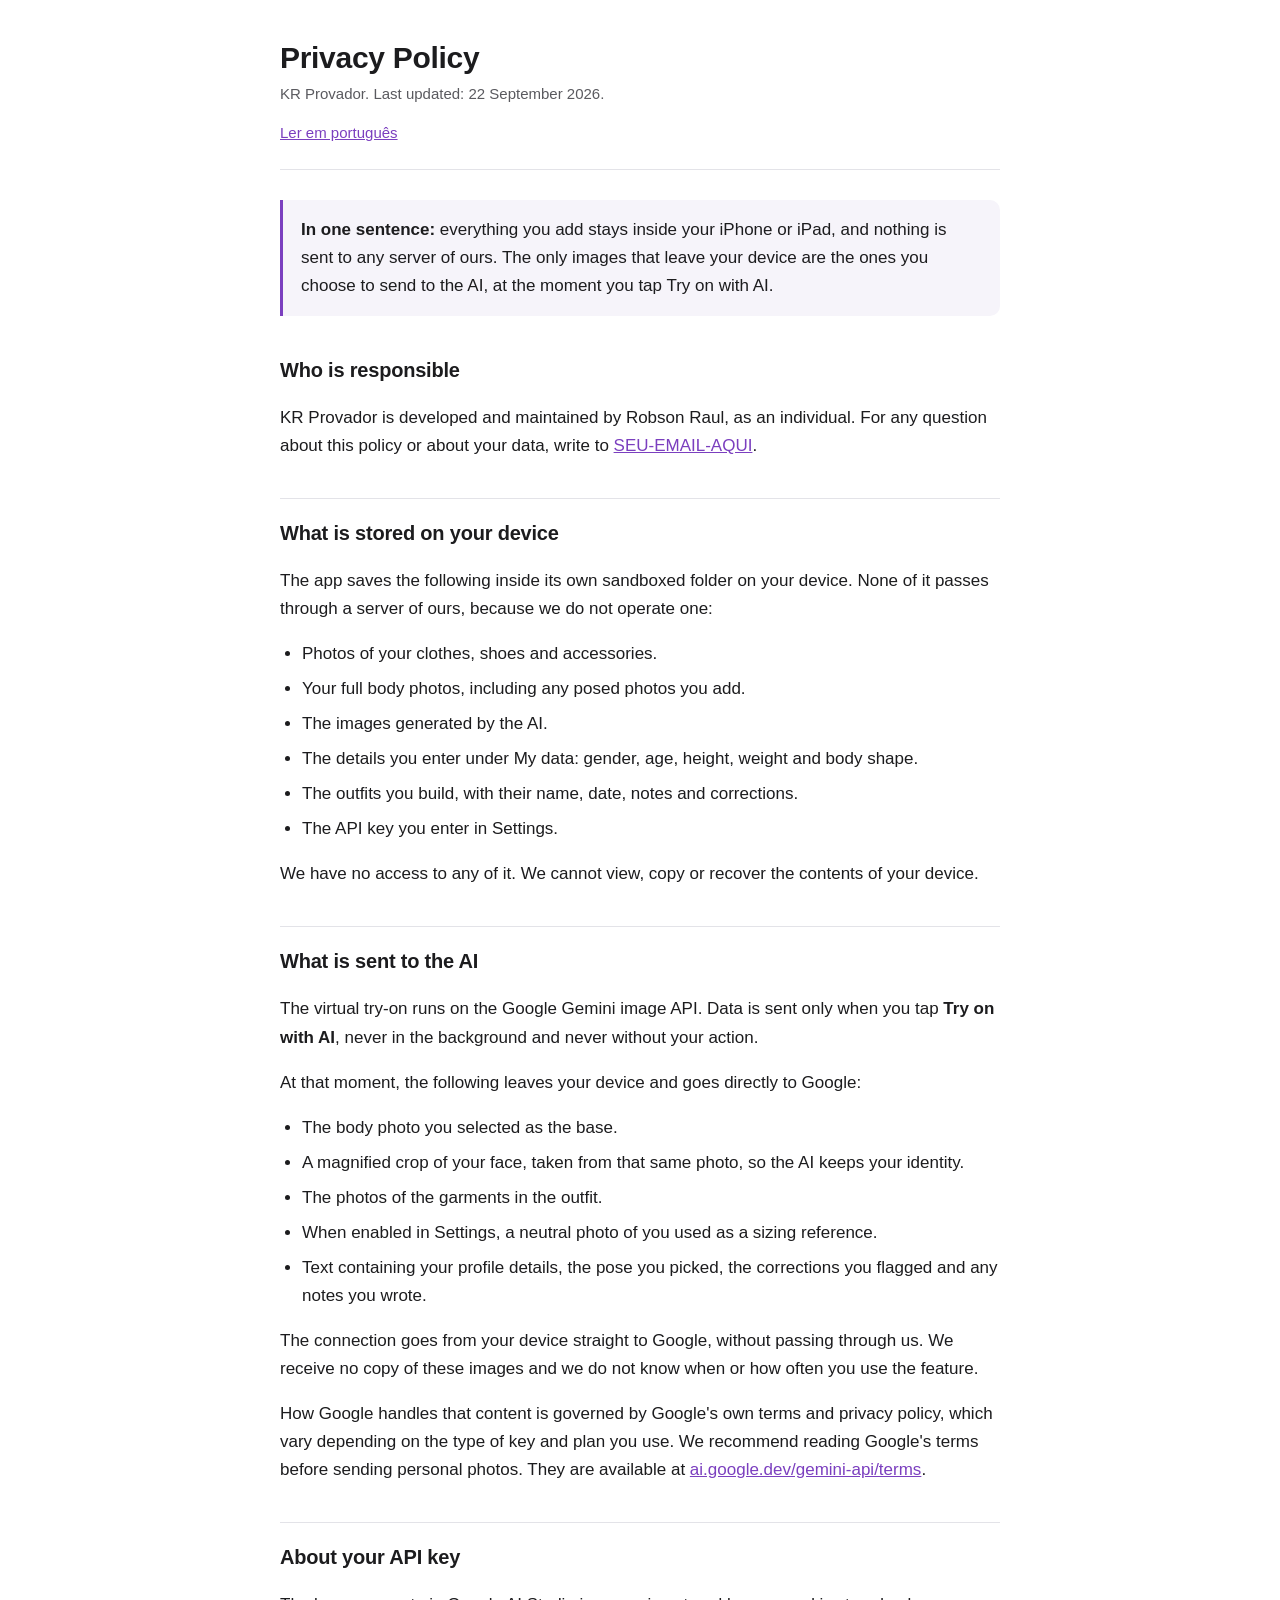
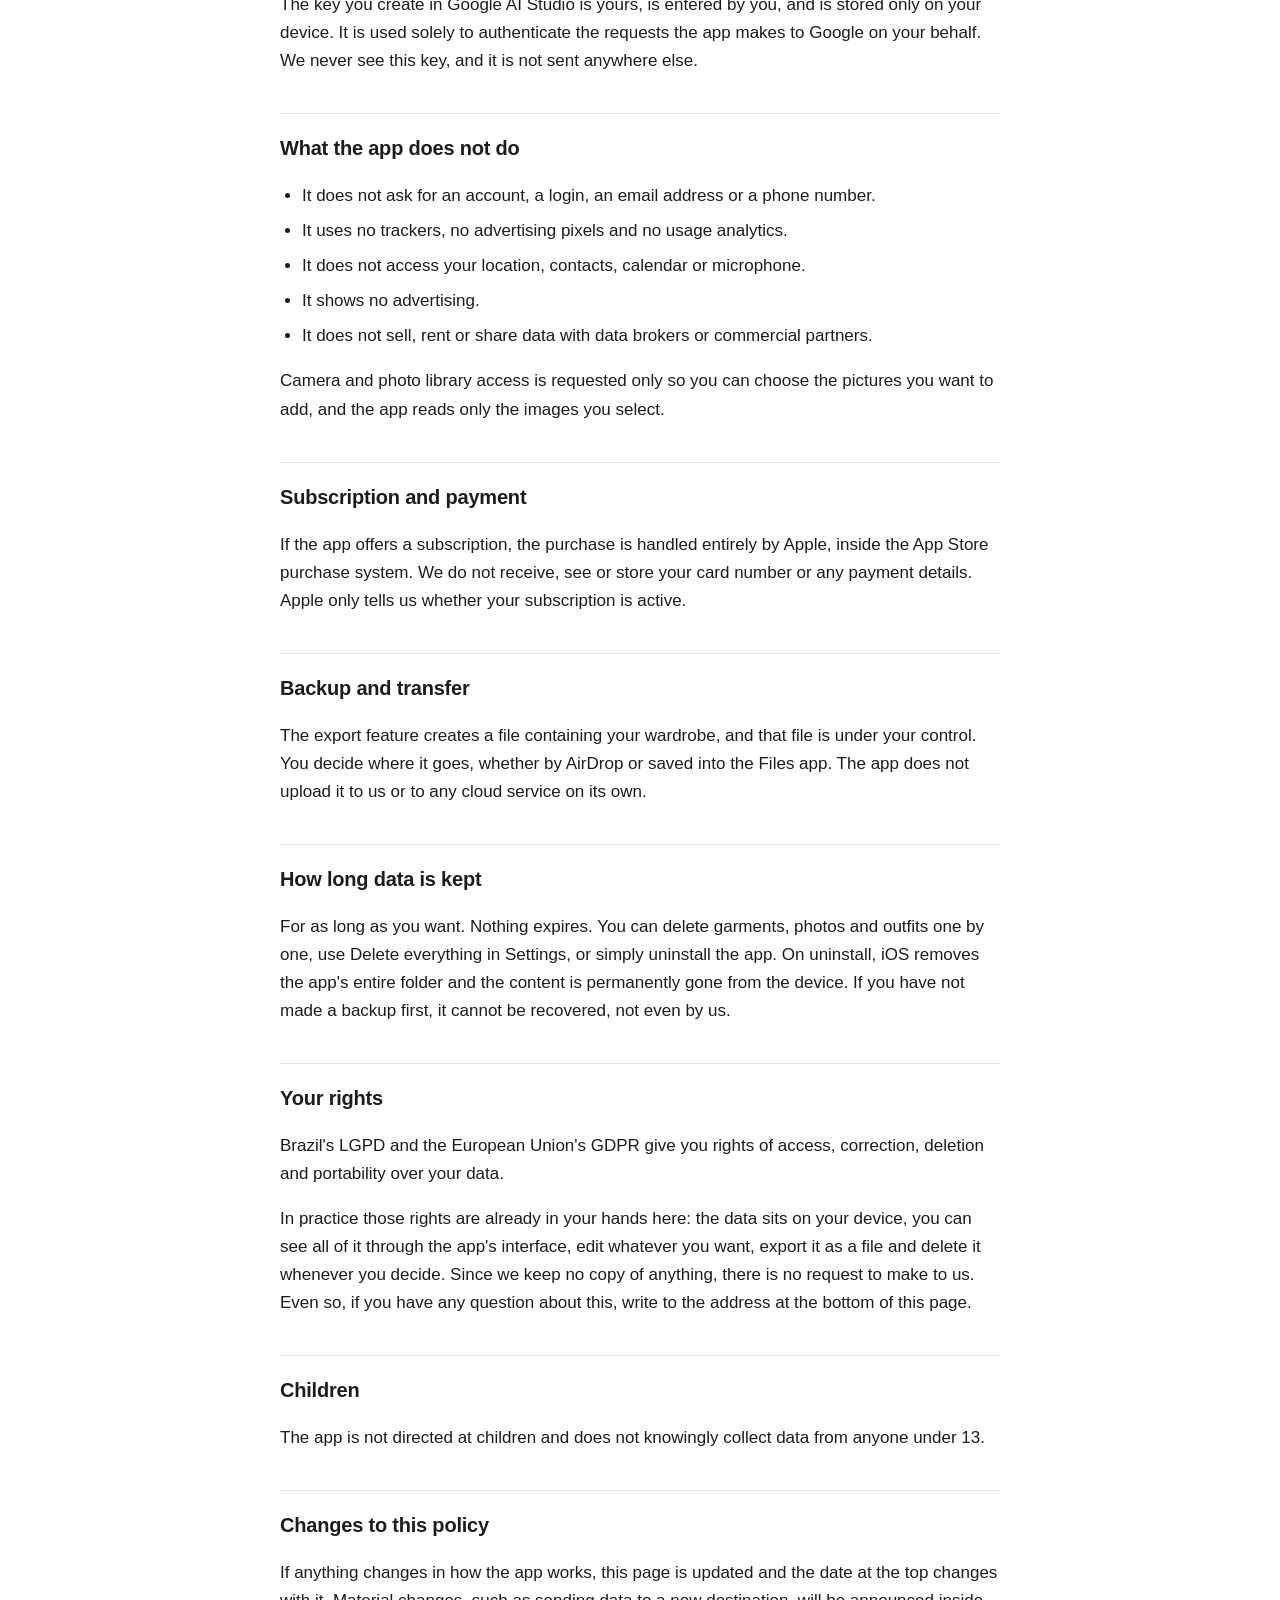
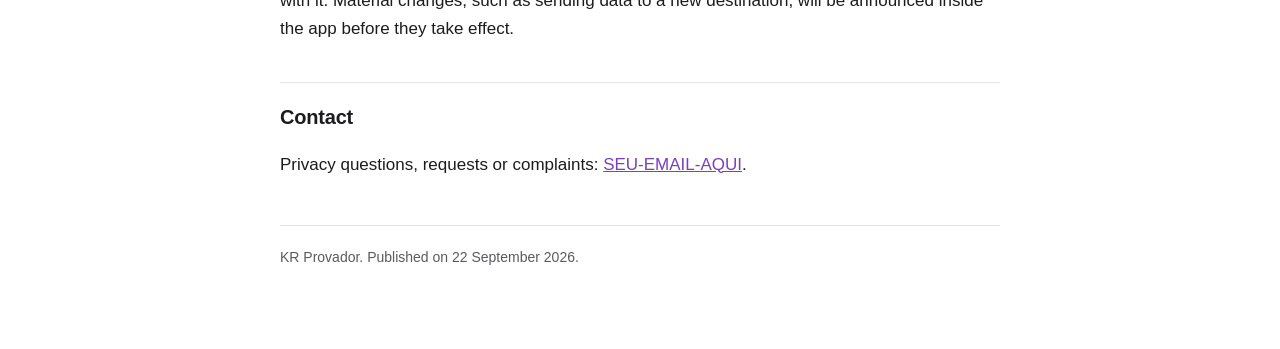
==== en.html @ 0e4008ac "Add files via upload" ====
<!DOCTYPE html>
<html lang="en">
<head>
<meta charset="utf-8">
<meta name="viewport" content="width=device-width, initial-scale=1">
<title>Privacy Policy | KR Provador</title>
<link rel="stylesheet" href="estilo.css">
</head>
<body>
<main>

<header>
  <h1>Privacy Policy</h1>
  <p class="sub">KR Provador. Last updated: 22 September 2026.</p>
  <a class="idioma" href="index.html">Ler em português</a>
</header>

<div class="resumo">
  <p><strong>In one sentence:</strong> everything you add stays inside your iPhone or iPad, and nothing is sent to any server of ours. The only images that leave your device are the ones you choose to send to the AI, at the moment you tap Try on with AI.</p>
</div>

<h2>Who is responsible</h2>
<p>KR Provador is developed and maintained by Robson Raul, as an individual. For any question about this policy or about your data, write to <a href="mailto:SEU-EMAIL-AQUI">SEU-EMAIL-AQUI</a>.</p>

<h2>What is stored on your device</h2>
<p>The app saves the following inside its own sandboxed folder on your device. None of it passes through a server of ours, because we do not operate one:</p>
<ul>
  <li>Photos of your clothes, shoes and accessories.</li>
  <li>Your full body photos, including any posed photos you add.</li>
  <li>The images generated by the AI.</li>
  <li>The details you enter under My data: gender, age, height, weight and body shape.</li>
  <li>The outfits you build, with their name, date, notes and corrections.</li>
  <li>The API key you enter in Settings.</li>
</ul>
<p>We have no access to any of it. We cannot view, copy or recover the contents of your device.</p>

<h2>What is sent to the AI</h2>
<p>The virtual try-on runs on the Google Gemini image API. Data is sent only when you tap <strong>Try on with AI</strong>, never in the background and never without your action.</p>
<p>At that moment, the following leaves your device and goes directly to Google:</p>
<ul>
  <li>The body photo you selected as the base.</li>
  <li>A magnified crop of your face, taken from that same photo, so the AI keeps your identity.</li>
  <li>The photos of the garments in the outfit.</li>
  <li>When enabled in Settings, a neutral photo of you used as a sizing reference.</li>
  <li>Text containing your profile details, the pose you picked, the corrections you flagged and any notes you wrote.</li>
</ul>
<p>The connection goes from your device straight to Google, without passing through us. We receive no copy of these images and we do not know when or how often you use the feature.</p>
<p>How Google handles that content is governed by Google's own terms and privacy policy, which vary depending on the type of key and plan you use. We recommend reading Google's terms before sending personal photos. They are available at <a href="https://ai.google.dev/gemini-api/terms" target="_blank" rel="noopener">ai.google.dev/gemini-api/terms</a>.</p>

<h2>About your API key</h2>
<p>The key you create in Google AI Studio is yours, is entered by you, and is stored only on your device. It is used solely to authenticate the requests the app makes to Google on your behalf. We never see this key, and it is not sent anywhere else.</p>

<h2>What the app does not do</h2>
<ul>
  <li>It does not ask for an account, a login, an email address or a phone number.</li>
  <li>It uses no trackers, no advertising pixels and no usage analytics.</li>
  <li>It does not access your location, contacts, calendar or microphone.</li>
  <li>It shows no advertising.</li>
  <li>It does not sell, rent or share data with data brokers or commercial partners.</li>
</ul>
<p>Camera and photo library access is requested only so you can choose the pictures you want to add, and the app reads only the images you select.</p>

<h2>Subscription and payment</h2>
<p>If the app offers a subscription, the purchase is handled entirely by Apple, inside the App Store purchase system. We do not receive, see or store your card number or any payment details. Apple only tells us whether your subscription is active.</p>

<h2>Backup and transfer</h2>
<p>The export feature creates a file containing your wardrobe, and that file is under your control. You decide where it goes, whether by AirDrop or saved into the Files app. The app does not upload it to us or to any cloud service on its own.</p>

<h2>How long data is kept</h2>
<p>For as long as you want. Nothing expires. You can delete garments, photos and outfits one by one, use Delete everything in Settings, or simply uninstall the app. On uninstall, iOS removes the app's entire folder and the content is permanently gone from the device. If you have not made a backup first, it cannot be recovered, not even by us.</p>

<h2>Your rights</h2>
<p>Brazil's LGPD and the European Union's GDPR give you rights of access, correction, deletion and portability over your data.</p>
<p>In practice those rights are already in your hands here: the data sits on your device, you can see all of it through the app's interface, edit whatever you want, export it as a file and delete it whenever you decide. Since we keep no copy of anything, there is no request to make to us. Even so, if you have any question about this, write to the address at the bottom of this page.</p>

<h2>Children</h2>
<p>The app is not directed at children and does not knowingly collect data from anyone under 13.</p>

<h2>Changes to this policy</h2>
<p>If anything changes in how the app works, this page is updated and the date at the top changes with it. Material changes, such as sending data to a new destination, will be announced inside the app before they take effect.</p>

<h2>Contact</h2>
<p>Privacy questions, requests or complaints: <a href="mailto:SEU-EMAIL-AQUI">SEU-EMAIL-AQUI</a>.</p>

<footer>
  KR Provador. Published on 22 September 2026.
</footer>

</main>
</body>
</html>
---- estilo.css ----
:root {
  --tinta: #1c1c1e;
  --suave: #5a5a5f;
  --linha: #e3e3e8;
  --destaque: #7b3fbf;
  --fundo: #ffffff;
  --caixa: #f6f4fa;
}
@media (prefers-color-scheme: dark) {
  :root {
    --tinta: #f2f2f5;
    --suave: #a8a8b0;
    --linha: #35353c;
    --destaque: #b18cf0;
    --fundo: #141418;
    --caixa: #1e1e25;
  }
}
* { box-sizing: border-box; }
body {
  margin: 0;
  padding: 40px 20px 80px;
  background: var(--fundo);
  color: var(--tinta);
  font: 17px/1.65 -apple-system, BlinkMacSystemFont, "Segoe UI", Roboto, Helvetica, Arial, sans-serif;
}
main { max-width: 720px; margin: 0 auto; }
header { border-bottom: 1px solid var(--linha); padding-bottom: 22px; margin-bottom: 30px; }
h1 { font-size: 30px; line-height: 1.2; margin: 0 0 6px; letter-spacing: -0.01em; }
h2 {
  font-size: 20px; margin: 38px 0 10px; letter-spacing: -0.01em;
  padding-top: 18px; border-top: 1px solid var(--linha);
}
h2:first-of-type { border-top: 0; padding-top: 0; }
p, li { color: var(--tinta); }
.sub { color: var(--suave); font-size: 15px; margin: 0; }
.resumo {
  background: var(--caixa); border-left: 3px solid var(--destaque);
  padding: 16px 18px; border-radius: 0 10px 10px 0; margin: 26px 0;
}
.resumo p { margin: 0; }
ul { padding-left: 22px; }
li { margin-bottom: 7px; }
a { color: var(--destaque); }
.idioma { display: inline-block; margin-top: 14px; font-size: 15px; }
footer {
  margin-top: 46px; padding-top: 20px; border-top: 1px solid var(--linha);
  color: var(--suave); font-size: 14px;
}
code {
  background: var(--caixa); padding: 2px 6px; border-radius: 5px;
  font-size: 15px; font-family: ui-monospace, SFMono-Regular, Menlo, monospace;
}
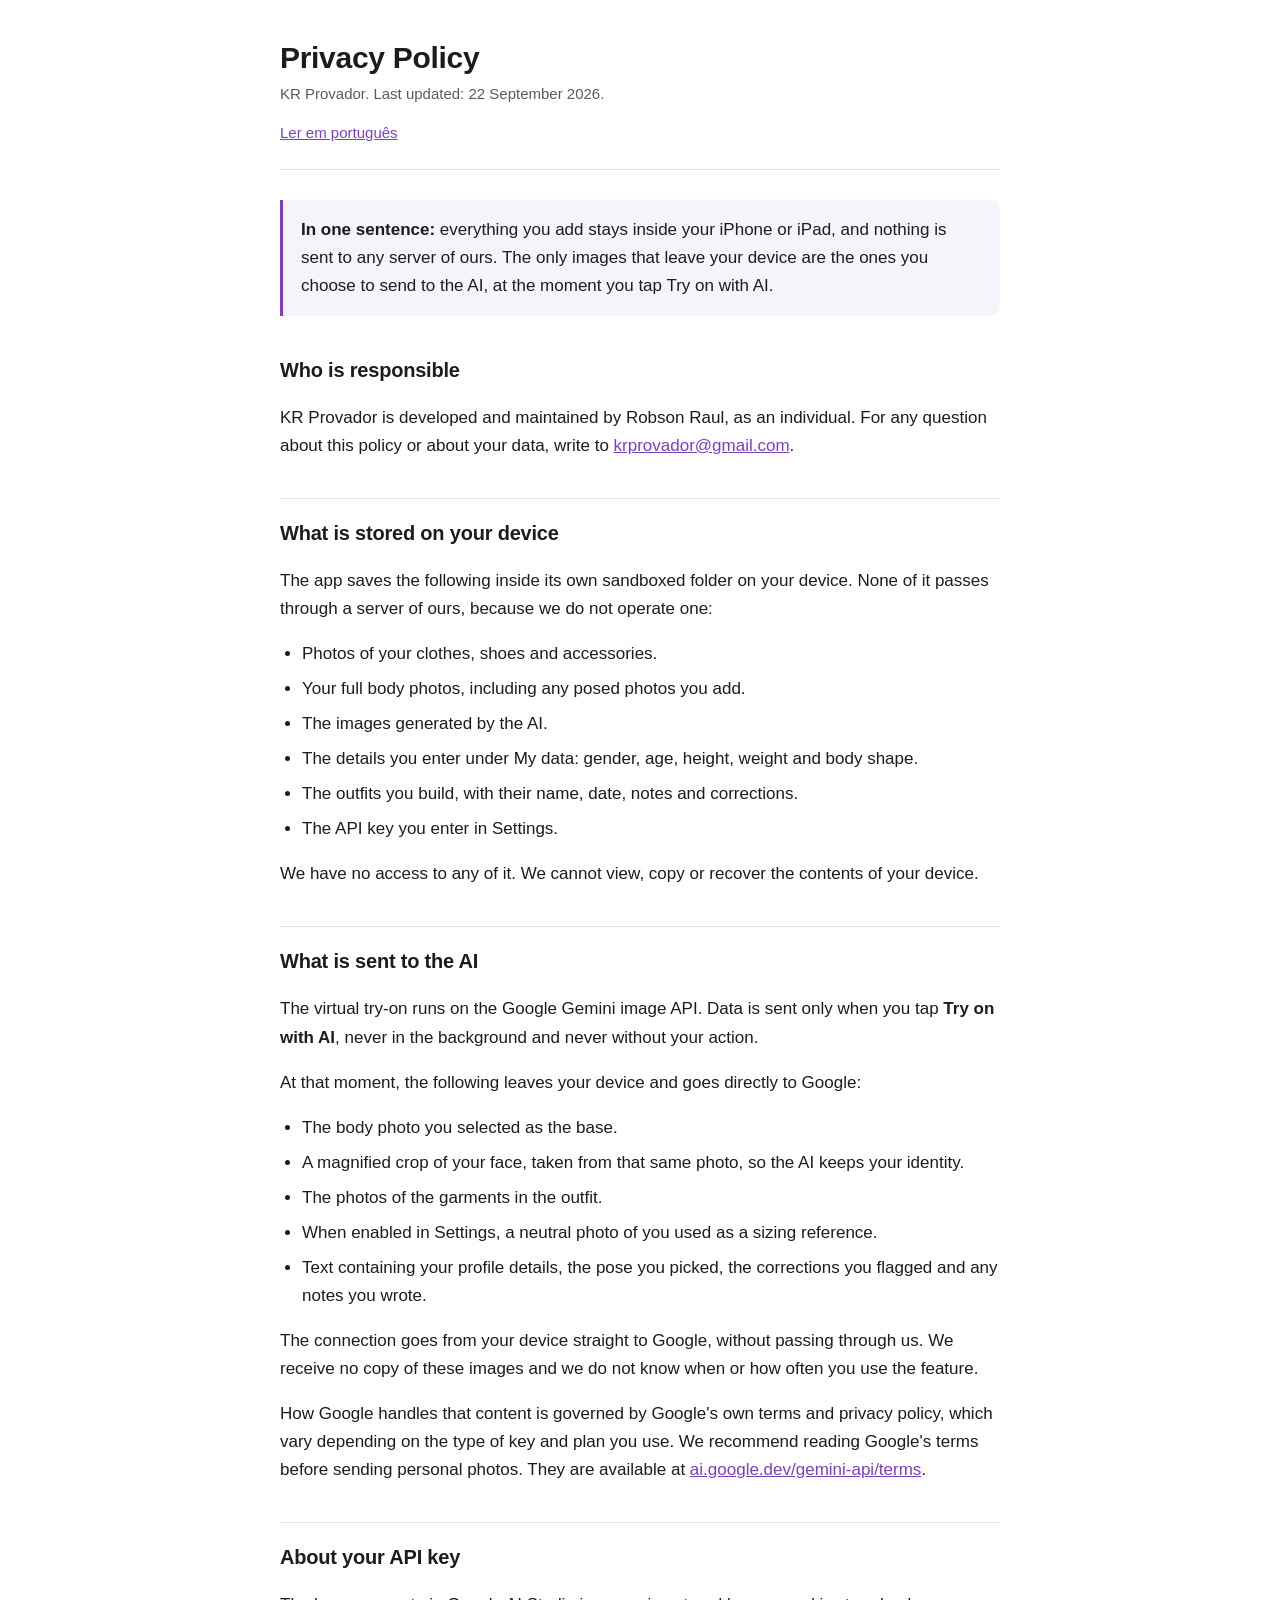
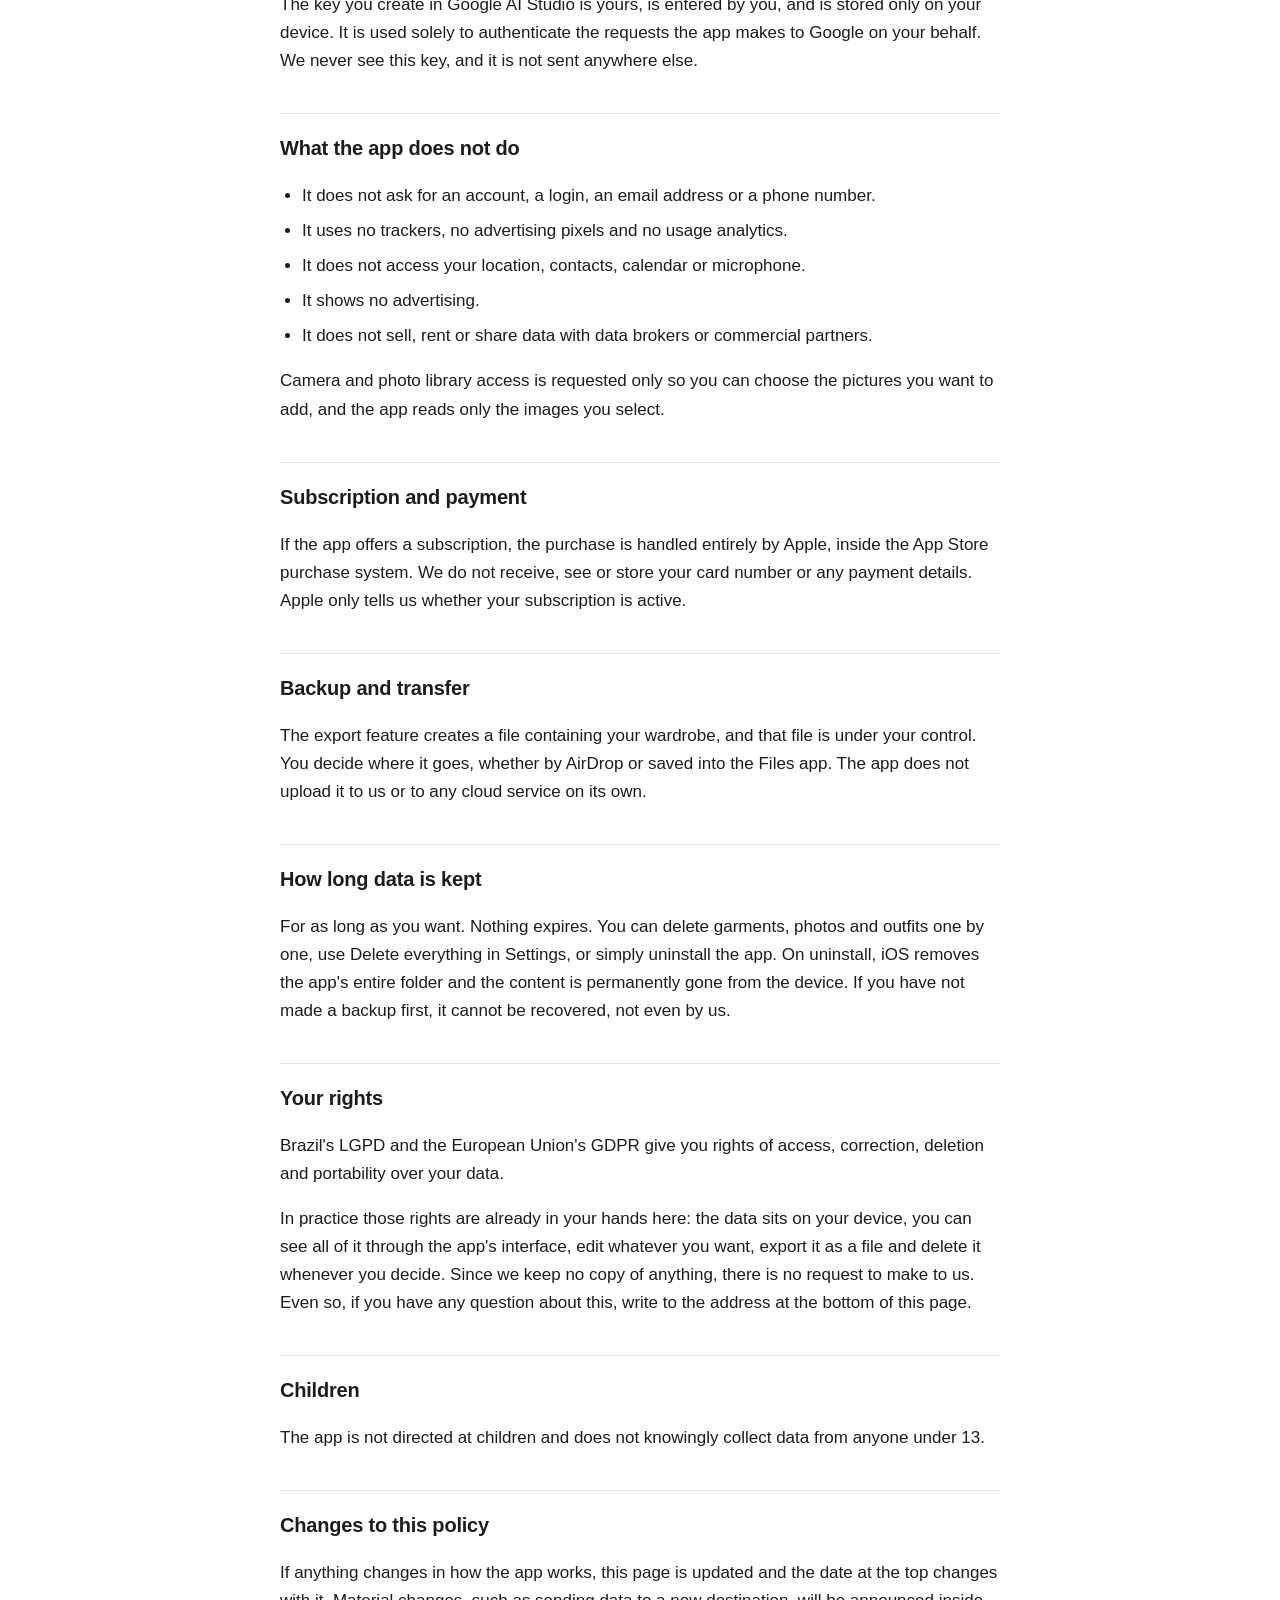
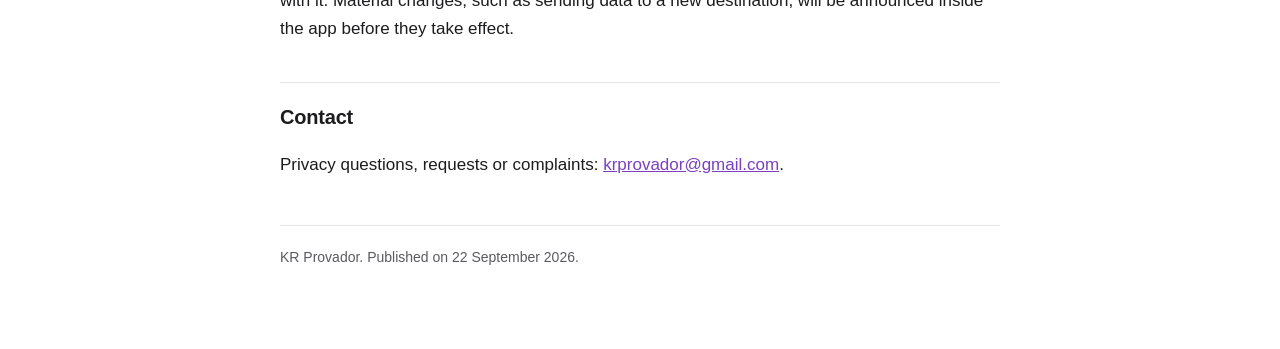
==== commit 375ac389: "Update en.html" ====
--- a/en.html
+++ b/en.html
@@ -20,7 +20,7 @@
 </div>
 
 <h2>Who is responsible</h2>
-<p>KR Provador is developed and maintained by Robson Raul, as an individual. For any question about this policy or about your data, write to <a href="mailto:SEU-EMAIL-AQUI">SEU-EMAIL-AQUI</a>.</p>
+<p>KR Provador is developed and maintained by Robson Raul, as an individual. For any question about this policy or about your data, write to <a href="mailto:krprovador@gmail.com">krprovador@gmail.com</a>.</p>
 
 <h2>What is stored on your device</h2>
 <p>The app saves the following inside its own sandboxed folder on your device. None of it passes through a server of ours, because we do not operate one:</p>
@@ -80,7 +80,7 @@
 <p>If anything changes in how the app works, this page is updated and the date at the top changes with it. Material changes, such as sending data to a new destination, will be announced inside the app before they take effect.</p>
 
 <h2>Contact</h2>
-<p>Privacy questions, requests or complaints: <a href="mailto:SEU-EMAIL-AQUI">SEU-EMAIL-AQUI</a>.</p>
+<p>Privacy questions, requests or complaints: <a href="mailto:krprovador@gmail.com">krprovador@gmail.com</a>.</p>
 
 <footer>
   KR Provador. Published on 22 September 2026.
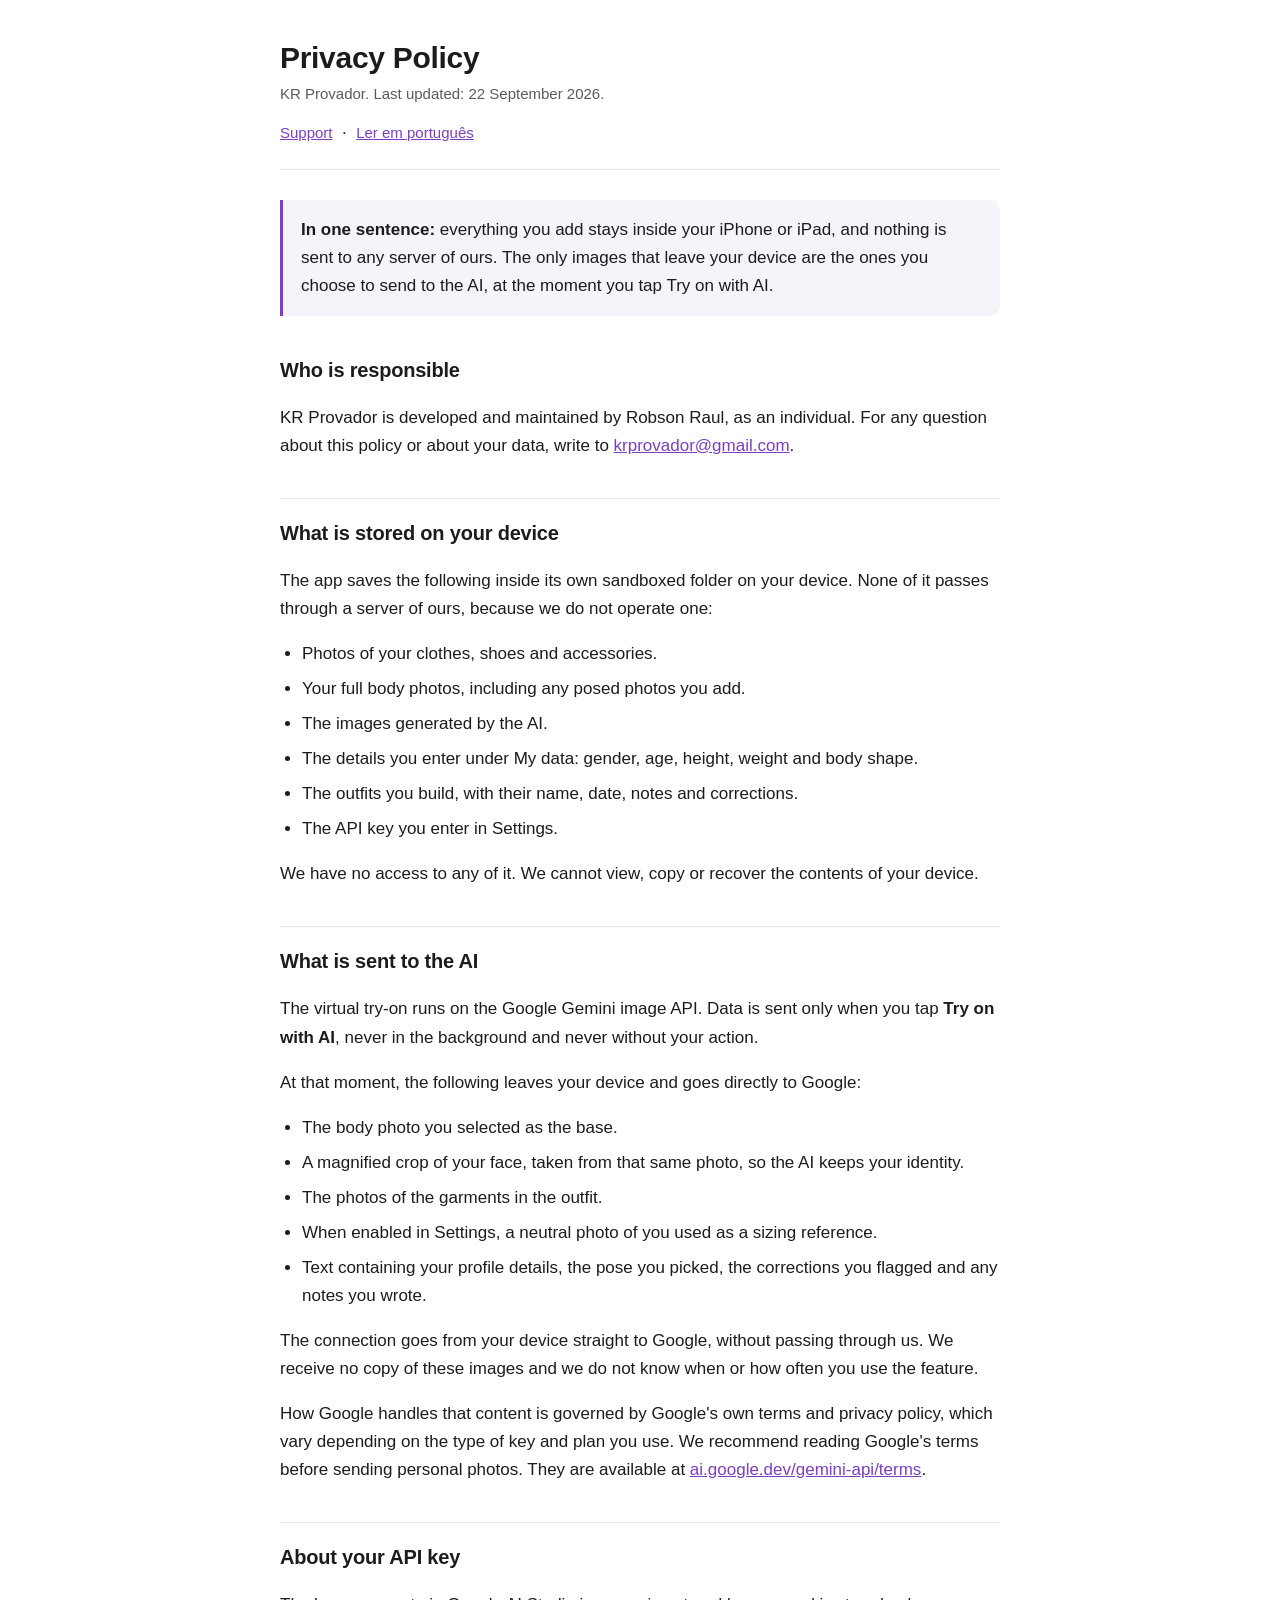
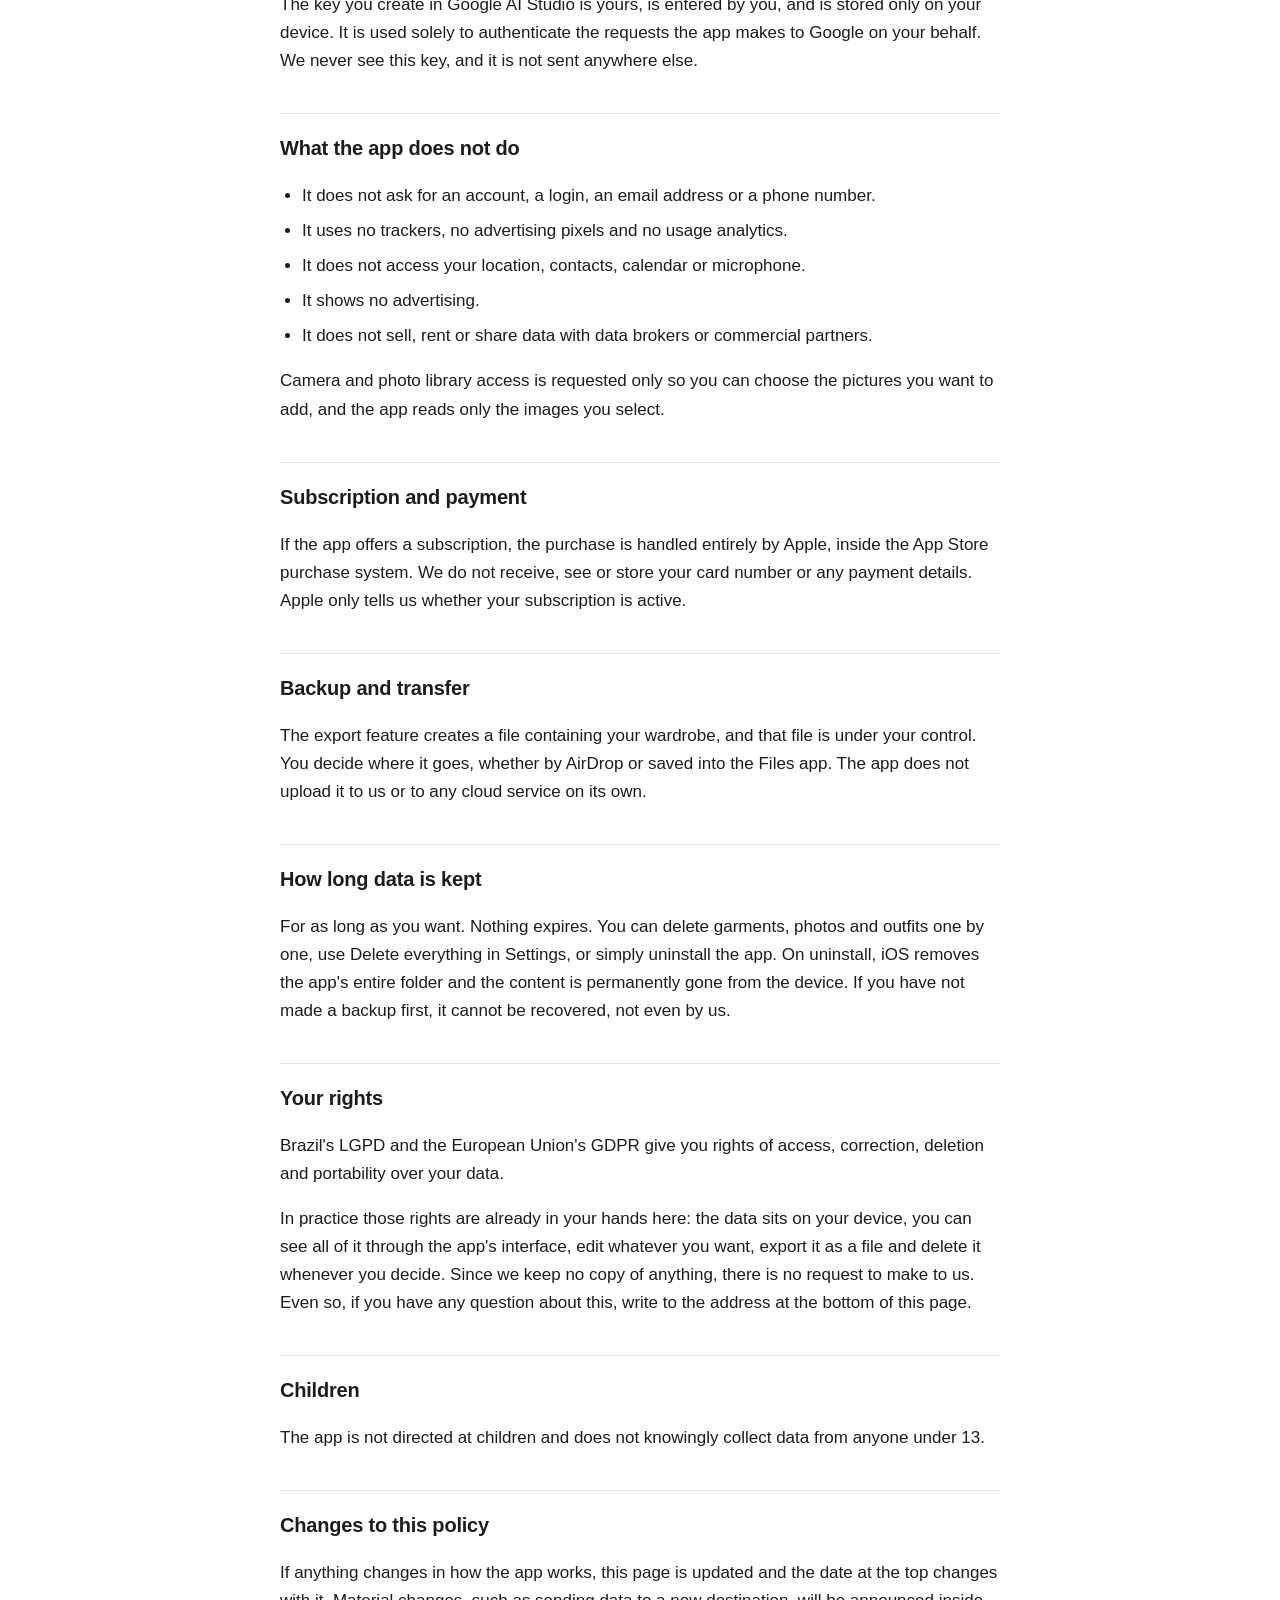
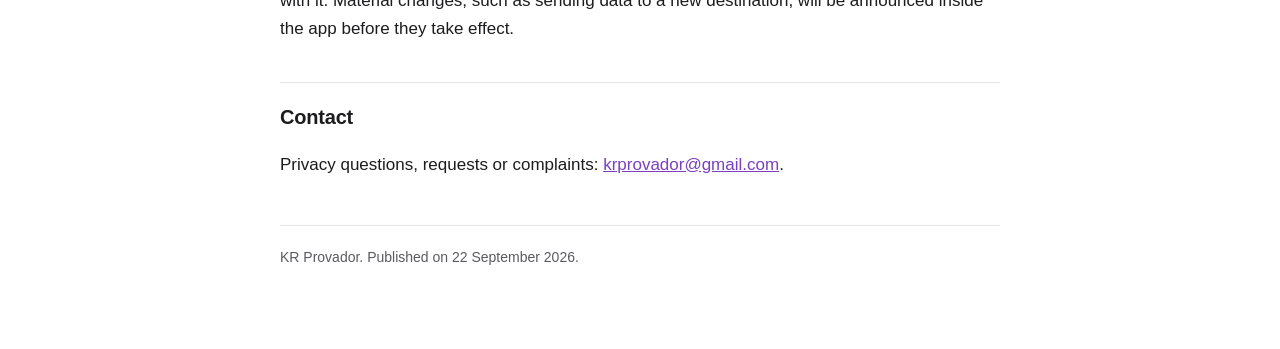
==== commit 7df8ba35: "Pagina de suporte (PT e EN) e link no topo da politica" ====
--- a/en.html
+++ b/en.html
@@ -12,6 +12,7 @@
 <header>
   <h1>Privacy Policy</h1>
   <p class="sub">KR Provador. Last updated: 22 September 2026.</p>
+  <a class="idioma" href="support.html">Support</a> &nbsp;·&nbsp;
   <a class="idioma" href="index.html">Ler em português</a>
 </header>
 
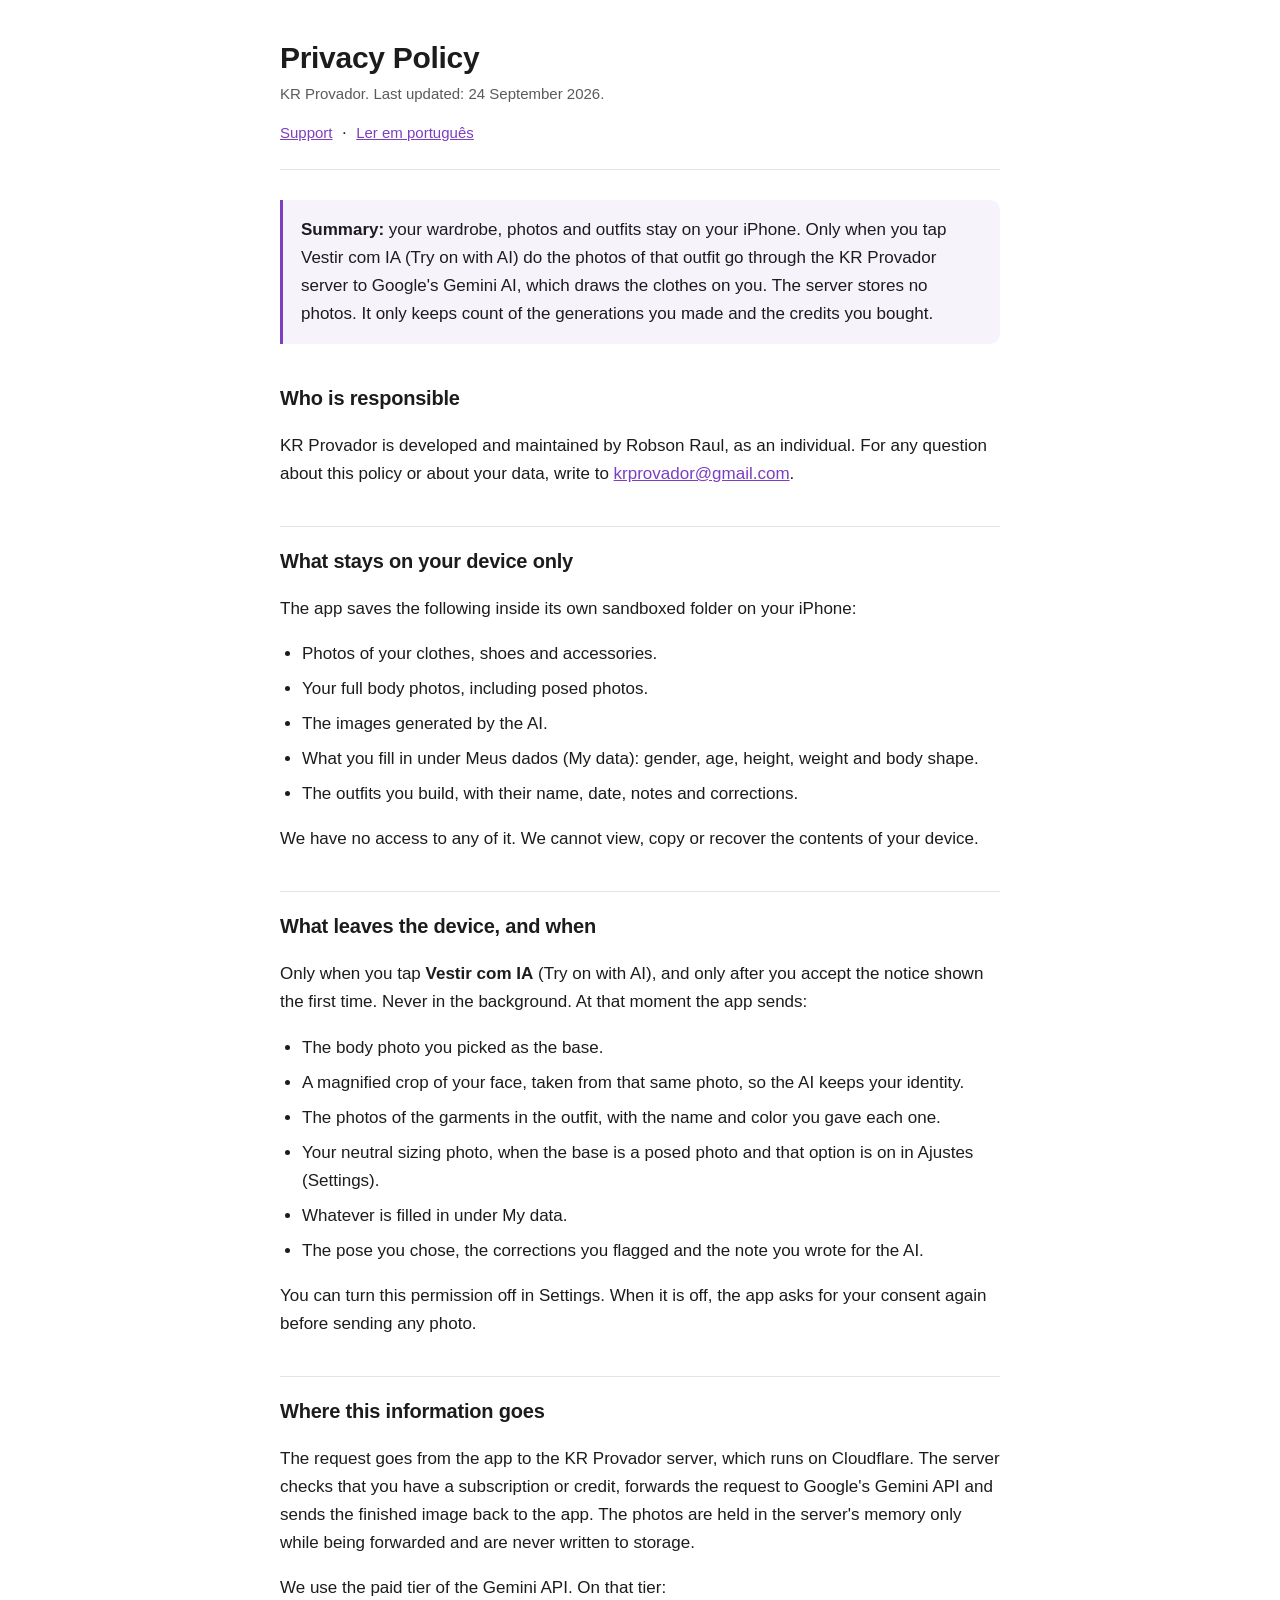
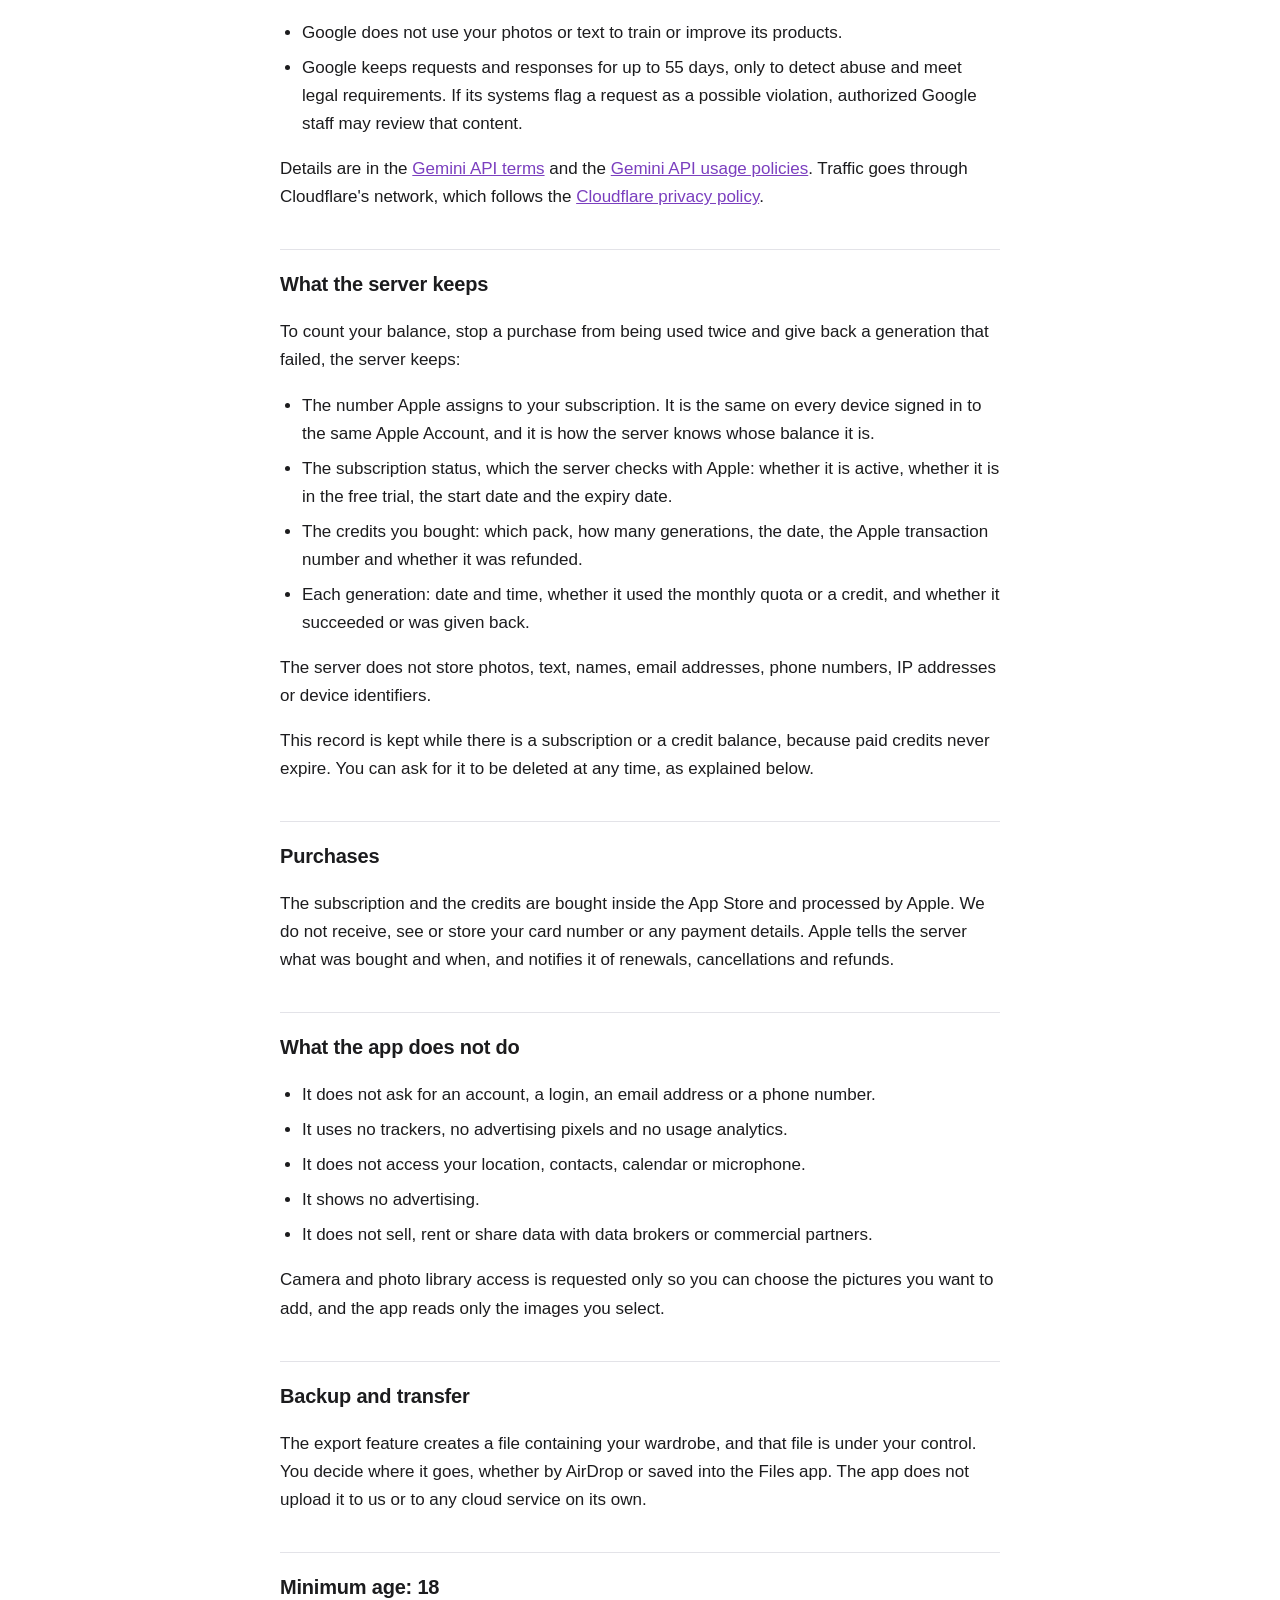
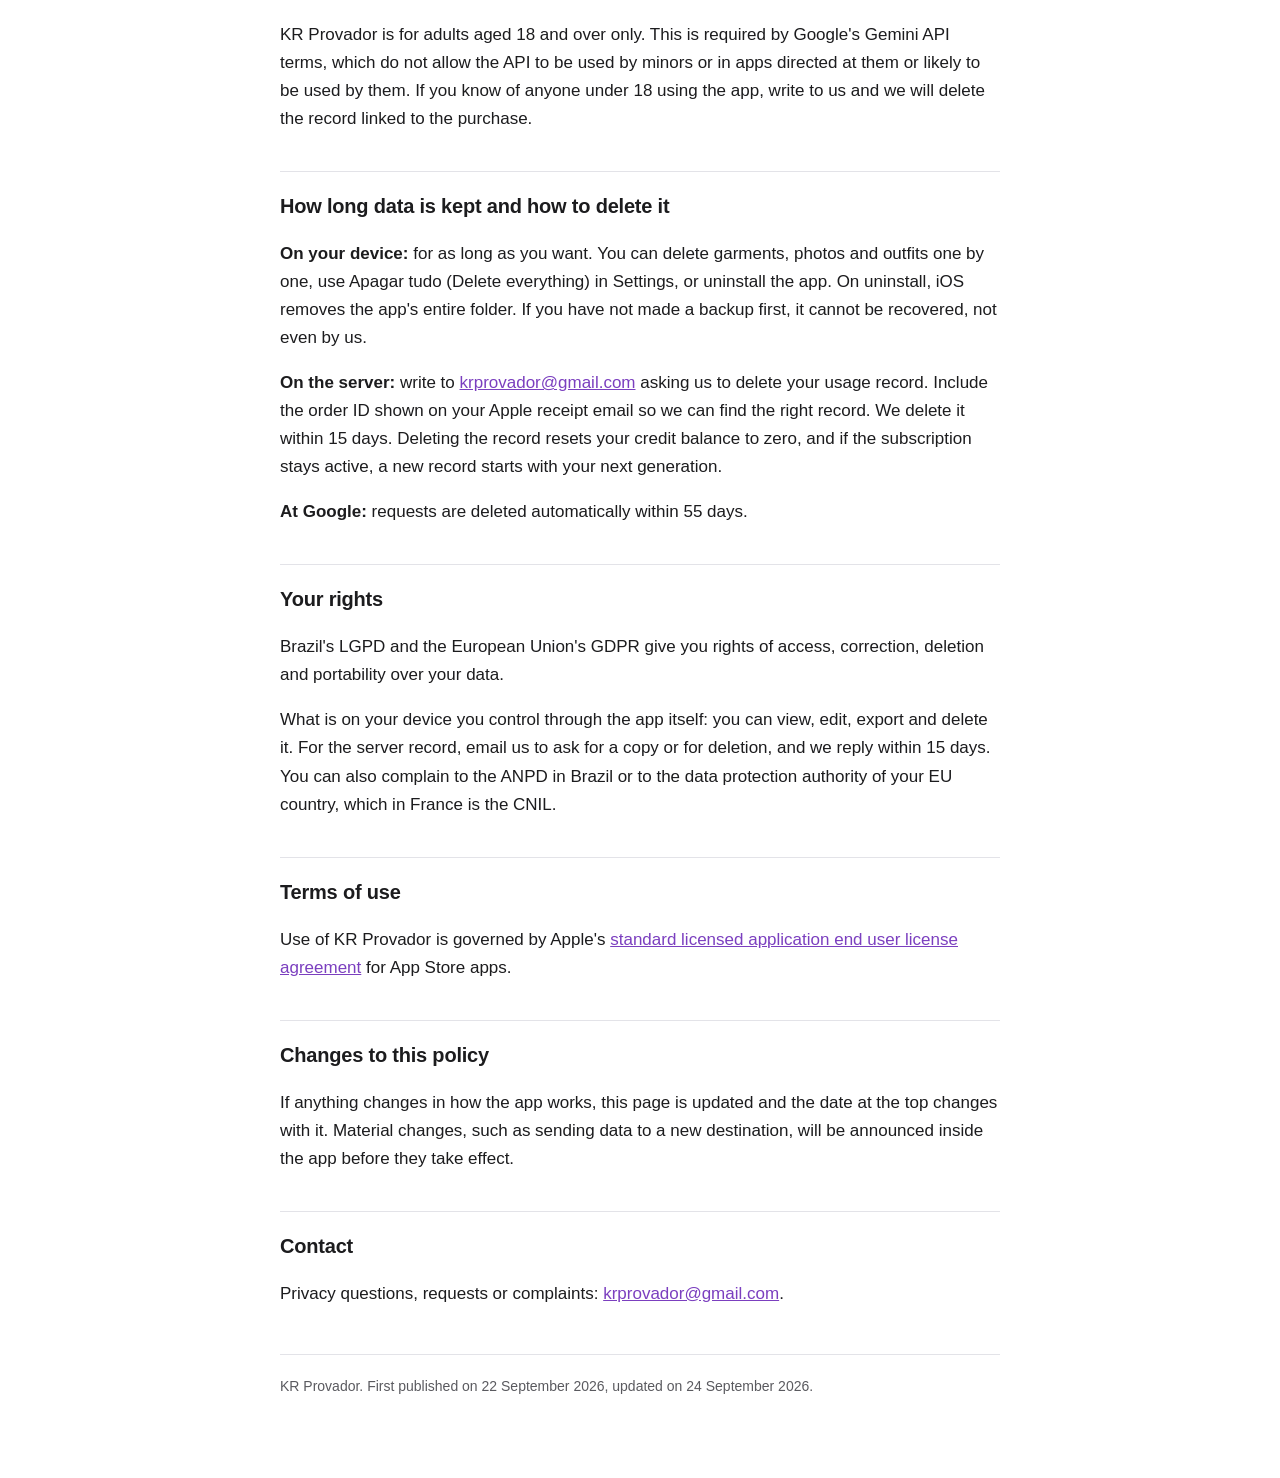
==== commit f07034c7: "Politica e suporte: servidor proprio, assinatura com creditos, sem chave do Google Co-Authored-By: C" ====
--- a/en.html
+++ b/en.html
@@ -11,45 +11,63 @@
 
 <header>
   <h1>Privacy Policy</h1>
-  <p class="sub">KR Provador. Last updated: 22 September 2026.</p>
+  <p class="sub">KR Provador. Last updated: 24 September 2026.</p>
   <a class="idioma" href="support.html">Support</a> &nbsp;·&nbsp;
   <a class="idioma" href="index.html">Ler em português</a>
 </header>
 
 <div class="resumo">
-  <p><strong>In one sentence:</strong> everything you add stays inside your iPhone or iPad, and nothing is sent to any server of ours. The only images that leave your device are the ones you choose to send to the AI, at the moment you tap Try on with AI.</p>
+  <p><strong>Summary:</strong> your wardrobe, photos and outfits stay on your iPhone. Only when you tap Vestir com IA (Try on with AI) do the photos of that outfit go through the KR Provador server to Google's Gemini AI, which draws the clothes on you. The server stores no photos. It only keeps count of the generations you made and the credits you bought.</p>
 </div>
 
 <h2>Who is responsible</h2>
 <p>KR Provador is developed and maintained by Robson Raul, as an individual. For any question about this policy or about your data, write to <a href="mailto:krprovador@gmail.com">krprovador@gmail.com</a>.</p>
 
-<h2>What is stored on your device</h2>
-<p>The app saves the following inside its own sandboxed folder on your device. None of it passes through a server of ours, because we do not operate one:</p>
+<h2>What stays on your device only</h2>
+<p>The app saves the following inside its own sandboxed folder on your iPhone:</p>
 <ul>
   <li>Photos of your clothes, shoes and accessories.</li>
-  <li>Your full body photos, including any posed photos you add.</li>
+  <li>Your full body photos, including posed photos.</li>
   <li>The images generated by the AI.</li>
-  <li>The details you enter under My data: gender, age, height, weight and body shape.</li>
+  <li>What you fill in under Meus dados (My data): gender, age, height, weight and body shape.</li>
   <li>The outfits you build, with their name, date, notes and corrections.</li>
-  <li>The API key you enter in Settings.</li>
 </ul>
 <p>We have no access to any of it. We cannot view, copy or recover the contents of your device.</p>
 
-<h2>What is sent to the AI</h2>
-<p>The virtual try-on runs on the Google Gemini image API. Data is sent only when you tap <strong>Try on with AI</strong>, never in the background and never without your action.</p>
-<p>At that moment, the following leaves your device and goes directly to Google:</p>
+<h2>What leaves the device, and when</h2>
+<p>Only when you tap <strong>Vestir com IA</strong> (Try on with AI), and only after you accept the notice shown the first time. Never in the background. At that moment the app sends:</p>
 <ul>
-  <li>The body photo you selected as the base.</li>
+  <li>The body photo you picked as the base.</li>
   <li>A magnified crop of your face, taken from that same photo, so the AI keeps your identity.</li>
-  <li>The photos of the garments in the outfit.</li>
-  <li>When enabled in Settings, a neutral photo of you used as a sizing reference.</li>
-  <li>Text containing your profile details, the pose you picked, the corrections you flagged and any notes you wrote.</li>
+  <li>The photos of the garments in the outfit, with the name and color you gave each one.</li>
+  <li>Your neutral sizing photo, when the base is a posed photo and that option is on in Ajustes (Settings).</li>
+  <li>Whatever is filled in under My data.</li>
+  <li>The pose you chose, the corrections you flagged and the note you wrote for the AI.</li>
 </ul>
-<p>The connection goes from your device straight to Google, without passing through us. We receive no copy of these images and we do not know when or how often you use the feature.</p>
-<p>How Google handles that content is governed by Google's own terms and privacy policy, which vary depending on the type of key and plan you use. We recommend reading Google's terms before sending personal photos. They are available at <a href="https://ai.google.dev/gemini-api/terms" target="_blank" rel="noopener">ai.google.dev/gemini-api/terms</a>.</p>
+<p>You can turn this permission off in Settings. When it is off, the app asks for your consent again before sending any photo.</p>
 
-<h2>About your API key</h2>
-<p>The key you create in Google AI Studio is yours, is entered by you, and is stored only on your device. It is used solely to authenticate the requests the app makes to Google on your behalf. We never see this key, and it is not sent anywhere else.</p>
+<h2>Where this information goes</h2>
+<p>The request goes from the app to the KR Provador server, which runs on Cloudflare. The server checks that you have a subscription or credit, forwards the request to Google's Gemini API and sends the finished image back to the app. The photos are held in the server's memory only while being forwarded and are never written to storage.</p>
+<p>We use the paid tier of the Gemini API. On that tier:</p>
+<ul>
+  <li>Google does not use your photos or text to train or improve its products.</li>
+  <li>Google keeps requests and responses for up to 55 days, only to detect abuse and meet legal requirements. If its systems flag a request as a possible violation, authorized Google staff may review that content.</li>
+</ul>
+<p>Details are in the <a href="https://ai.google.dev/gemini-api/terms" target="_blank" rel="noopener">Gemini API terms</a> and the <a href="https://ai.google.dev/gemini-api/docs/usage-policies" target="_blank" rel="noopener">Gemini API usage policies</a>. Traffic goes through Cloudflare's network, which follows the <a href="https://www.cloudflare.com/privacypolicy/" target="_blank" rel="noopener">Cloudflare privacy policy</a>.</p>
+
+<h2>What the server keeps</h2>
+<p>To count your balance, stop a purchase from being used twice and give back a generation that failed, the server keeps:</p>
+<ul>
+  <li>The number Apple assigns to your subscription. It is the same on every device signed in to the same Apple Account, and it is how the server knows whose balance it is.</li>
+  <li>The subscription status, which the server checks with Apple: whether it is active, whether it is in the free trial, the start date and the expiry date.</li>
+  <li>The credits you bought: which pack, how many generations, the date, the Apple transaction number and whether it was refunded.</li>
+  <li>Each generation: date and time, whether it used the monthly quota or a credit, and whether it succeeded or was given back.</li>
+</ul>
+<p>The server does not store photos, text, names, email addresses, phone numbers, IP addresses or device identifiers.</p>
+<p>This record is kept while there is a subscription or a credit balance, because paid credits never expire. You can ask for it to be deleted at any time, as explained below.</p>
+
+<h2>Purchases</h2>
+<p>The subscription and the credits are bought inside the App Store and processed by Apple. We do not receive, see or store your card number or any payment details. Apple tells the server what was bought and when, and notifies it of renewals, cancellations and refunds.</p>
 
 <h2>What the app does not do</h2>
 <ul>
@@ -61,21 +79,23 @@
 </ul>
 <p>Camera and photo library access is requested only so you can choose the pictures you want to add, and the app reads only the images you select.</p>
 
-<h2>Subscription and payment</h2>
-<p>If the app offers a subscription, the purchase is handled entirely by Apple, inside the App Store purchase system. We do not receive, see or store your card number or any payment details. Apple only tells us whether your subscription is active.</p>
-
 <h2>Backup and transfer</h2>
 <p>The export feature creates a file containing your wardrobe, and that file is under your control. You decide where it goes, whether by AirDrop or saved into the Files app. The app does not upload it to us or to any cloud service on its own.</p>
 
-<h2>How long data is kept</h2>
-<p>For as long as you want. Nothing expires. You can delete garments, photos and outfits one by one, use Delete everything in Settings, or simply uninstall the app. On uninstall, iOS removes the app's entire folder and the content is permanently gone from the device. If you have not made a backup first, it cannot be recovered, not even by us.</p>
+<h2 id="age">Minimum age: 18</h2>
+<p>KR Provador is for adults aged 18 and over only. This is required by Google's Gemini API terms, which do not allow the API to be used by minors or in apps directed at them or likely to be used by them. If you know of anyone under 18 using the app, write to us and we will delete the record linked to the purchase.</p>
+
+<h2 id="delete">How long data is kept and how to delete it</h2>
+<p><strong>On your device:</strong> for as long as you want. You can delete garments, photos and outfits one by one, use Apagar tudo (Delete everything) in Settings, or uninstall the app. On uninstall, iOS removes the app's entire folder. If you have not made a backup first, it cannot be recovered, not even by us.</p>
+<p><strong>On the server:</strong> write to <a href="mailto:krprovador@gmail.com">krprovador@gmail.com</a> asking us to delete your usage record. Include the order ID shown on your Apple receipt email so we can find the right record. We delete it within 15 days. Deleting the record resets your credit balance to zero, and if the subscription stays active, a new record starts with your next generation.</p>
+<p><strong>At Google:</strong> requests are deleted automatically within 55 days.</p>
 
 <h2>Your rights</h2>
 <p>Brazil's LGPD and the European Union's GDPR give you rights of access, correction, deletion and portability over your data.</p>
-<p>In practice those rights are already in your hands here: the data sits on your device, you can see all of it through the app's interface, edit whatever you want, export it as a file and delete it whenever you decide. Since we keep no copy of anything, there is no request to make to us. Even so, if you have any question about this, write to the address at the bottom of this page.</p>
+<p>What is on your device you control through the app itself: you can view, edit, export and delete it. For the server record, email us to ask for a copy or for deletion, and we reply within 15 days. You can also complain to the ANPD in Brazil or to the data protection authority of your EU country, which in France is the CNIL.</p>
 
-<h2>Children</h2>
-<p>The app is not directed at children and does not knowingly collect data from anyone under 13.</p>
+<h2>Terms of use</h2>
+<p>Use of KR Provador is governed by Apple's <a href="https://www.apple.com/legal/internet-services/itunes/dev/stdeula/" target="_blank" rel="noopener">standard licensed application end user license agreement</a> for App Store apps.</p>
 
 <h2>Changes to this policy</h2>
 <p>If anything changes in how the app works, this page is updated and the date at the top changes with it. Material changes, such as sending data to a new destination, will be announced inside the app before they take effect.</p>
@@ -84,7 +104,7 @@
 <p>Privacy questions, requests or complaints: <a href="mailto:krprovador@gmail.com">krprovador@gmail.com</a>.</p>
 
 <footer>
-  KR Provador. Published on 22 September 2026.
+  KR Provador. First published on 22 September 2026, updated on 24 September 2026.
 </footer>
 
 </main>
